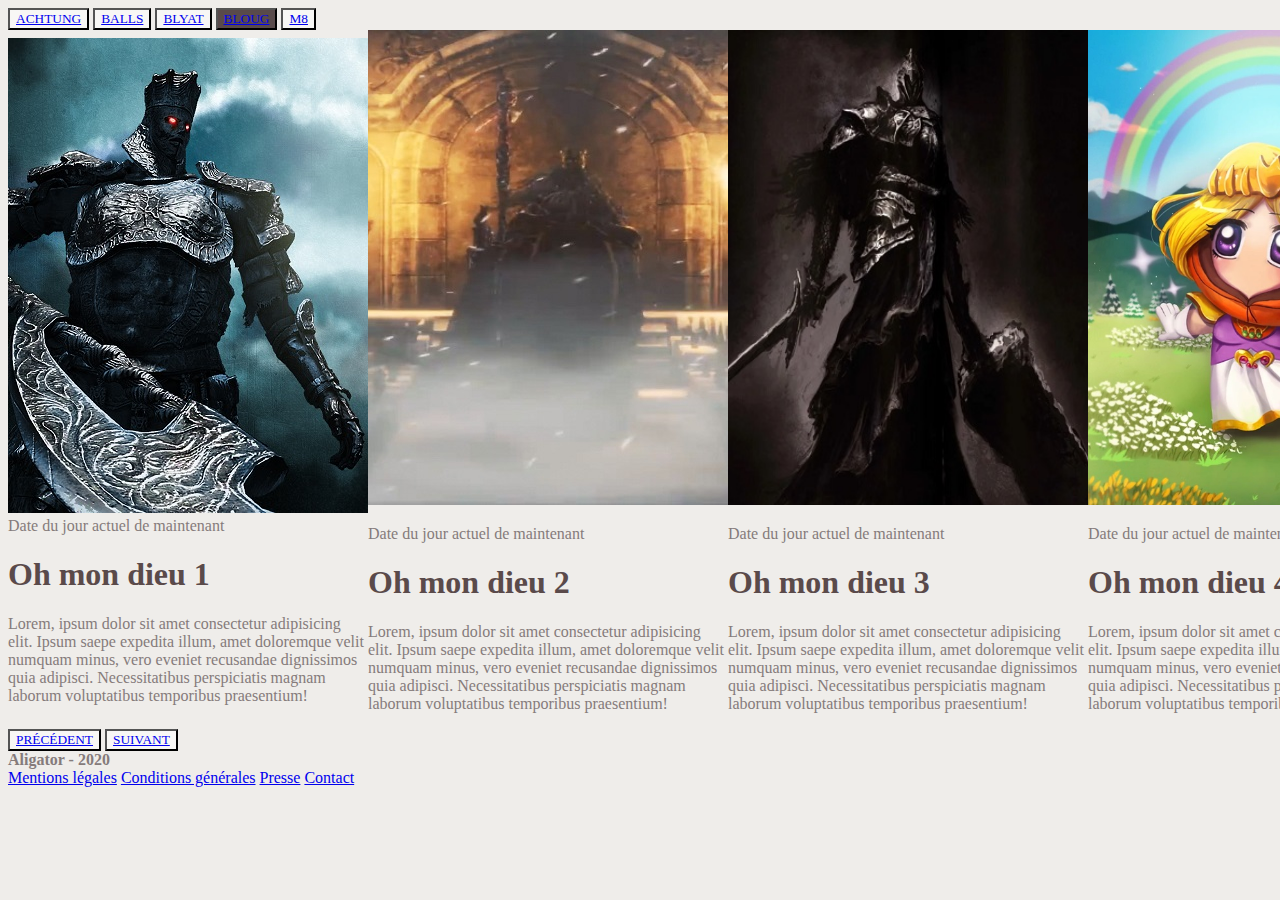
==== public/blog.html @ ff2adb43 "commit B" ====
<!DOCTYPE html>
<html>
<head>
    
    <meta charset='utf-8'>
    <meta http-equiv='X-UA-Compatible' content='IE=edge'>
    <title>C bô</title>
    <meta name='viewport' content='width=device-width, initial-scale=1'>
    <link rel='stylesheet' type='text/css' media='screen' href='../CSS/styles.css'>
    <script src='main.js'></script>
</head>
<body>
    <header>
        <nav class="menu">
            
                <button><a href="index.html">Achtung</a></button>
                <button><a href="index.html">Balls</a></button>
                <button><a href="index.html">Blyat</a></button>
                <button class="current"><a href="blog.html">Bloug</a></button>
                <button><a href="index.html">m8</a></button>

        
        </nav>

    </header>
    <main>
        <div class="container">
        
            <div class="carte">
                <div class="image"><img src="../images/Champ G.jpg" height="475px" width="360px" alt="A picture of Champion Gundyr"></div>
                <div class="texte"><p class="date">Date du jour actuel de maintenant</p>
                <h1 class="titre blog">Oh mon dieu 1</h1>
                <P>Lorem, ipsum dolor sit amet consectetur adipisicing elit. Ipsum saepe expedita illum, amet doloremque velit numquam minus, vero eveniet recusandae dignissimos quia adipisci. Necessitatibus perspiciatis magnam laborum voluptatibus temporibus praesentium!</P></div>
            </div>
            
            <div class="carte">
                <div class="image"><img src="../images/martyr logarius.jpg" height="475px" width="360px" alt="A picture of Martyr Logarius"></div>
                <div class="txt"><p class="date">Date du jour actuel de maintenant</p>
                <h1 class="titre blog">Oh mon dieu 2</h1>
                <P>Lorem, ipsum dolor sit amet consectetur adipisicing elit. Ipsum saepe expedita illum, amet doloremque velit numquam minus, vero eveniet recusandae dignissimos quia adipisci. Necessitatibus perspiciatis magnam laborum voluptatibus temporibus praesentium!</P></div>
            </div>
            
            <div class="carte">
                <div class="image"><img src="../images/Fume Knight.jpg" height="475px" width="360px" alt="A picture of Fume Knight"></div>
                <div class="txt"><p class="date">Date du jour actuel de maintenant</p>
                <h1 class="titre blog">Oh mon dieu 3</h1>
                <P>Lorem, ipsum dolor sit amet consectetur adipisicing elit. Ipsum saepe expedita illum, amet doloremque velit numquam minus, vero eveniet recusandae dignissimos quia adipisci. Necessitatibus perspiciatis magnam laborum voluptatibus temporibus praesentium!</P></div>
            </div>
            
            <div class="carte">
                <div class="image"><img src="../images/Princesse Kenny.jpg" height="475px" width="360px" alt="A picture of Princess Kenny"></div>
                <div class="txt"><p class="date">Date du jour actuel de maintenant</p>
                <h1 class="titre blog">Oh mon dieu 4</h1>
                <P>Lorem, ipsum dolor sit amet consectetur adipisicing elit. Ipsum saepe expedita illum, amet doloremque velit numquam minus, vero eveniet recusandae dignissimos quia adipisci. Necessitatibus perspiciatis magnam laborum voluptatibus temporibus praesentium!</P></div>
            </div>

        </div>

    
    <nav class="pagination">
        
            <button><a href="index.html" class="previous" >Précédent</a></button>
            <button><a href="fluff.html" class="next" >Suivant</a></button>
    </nav>
</main>
    <footer>
        <p><b>Aligator - 2020</b></p>
        <nav class="footer p">
            
                <a href="fluff.html">Mentions légales</a>
                <a href="fluff.html">Conditions générales</a>
                <a href="fluff.html">Presse</a>
                <a href="fluff.html">Contact</a>

            
        </nav>

    </footer>
</body>
</html>
---- CSS/styles.css ----
body {
    background-color: #EFEDEA;
}

menu {
    display: block;
    
    padding: 20px 12px;
    font-family: Cambria, Cochin, Georgia, Times, 'Times New Roman', serif;
    
    
}
button {
    font-family: Calibri;
    text-transform: uppercase;
    text-align: center;
    color: #594a4a;
    background-color: #f8f7f5;
}

.current {
    background-color: #594a4a;
    color: #f8f7f5;
    
}

.pagination {
    display: inline;
    font-family: Cambria, Cochin, Georgia, Times, 'Times New Roman', serif;
    background-color: #EFEDEA;

}

main {
    display: block;
}

footer p {
    display: inline;
    font-family: Cambria, Cochin, Georgia, Times, 'Times New Roman', serif;

}
footer, main, header {
    
    font-family: Cambria, Cochin, Georgia, Times, 'Times New Roman', serif;
}

h1 {
    color: #5a4a4a;
}

p {
    color: #857b7b;
}

.container {
    position: relative;
    display: flex;
    
    justify-content: space-between;
    align-items: center;
}

.container .carte .image {
    float: left;
}

.container .carte .txt {
    float: right;
    overflow: hidden
}
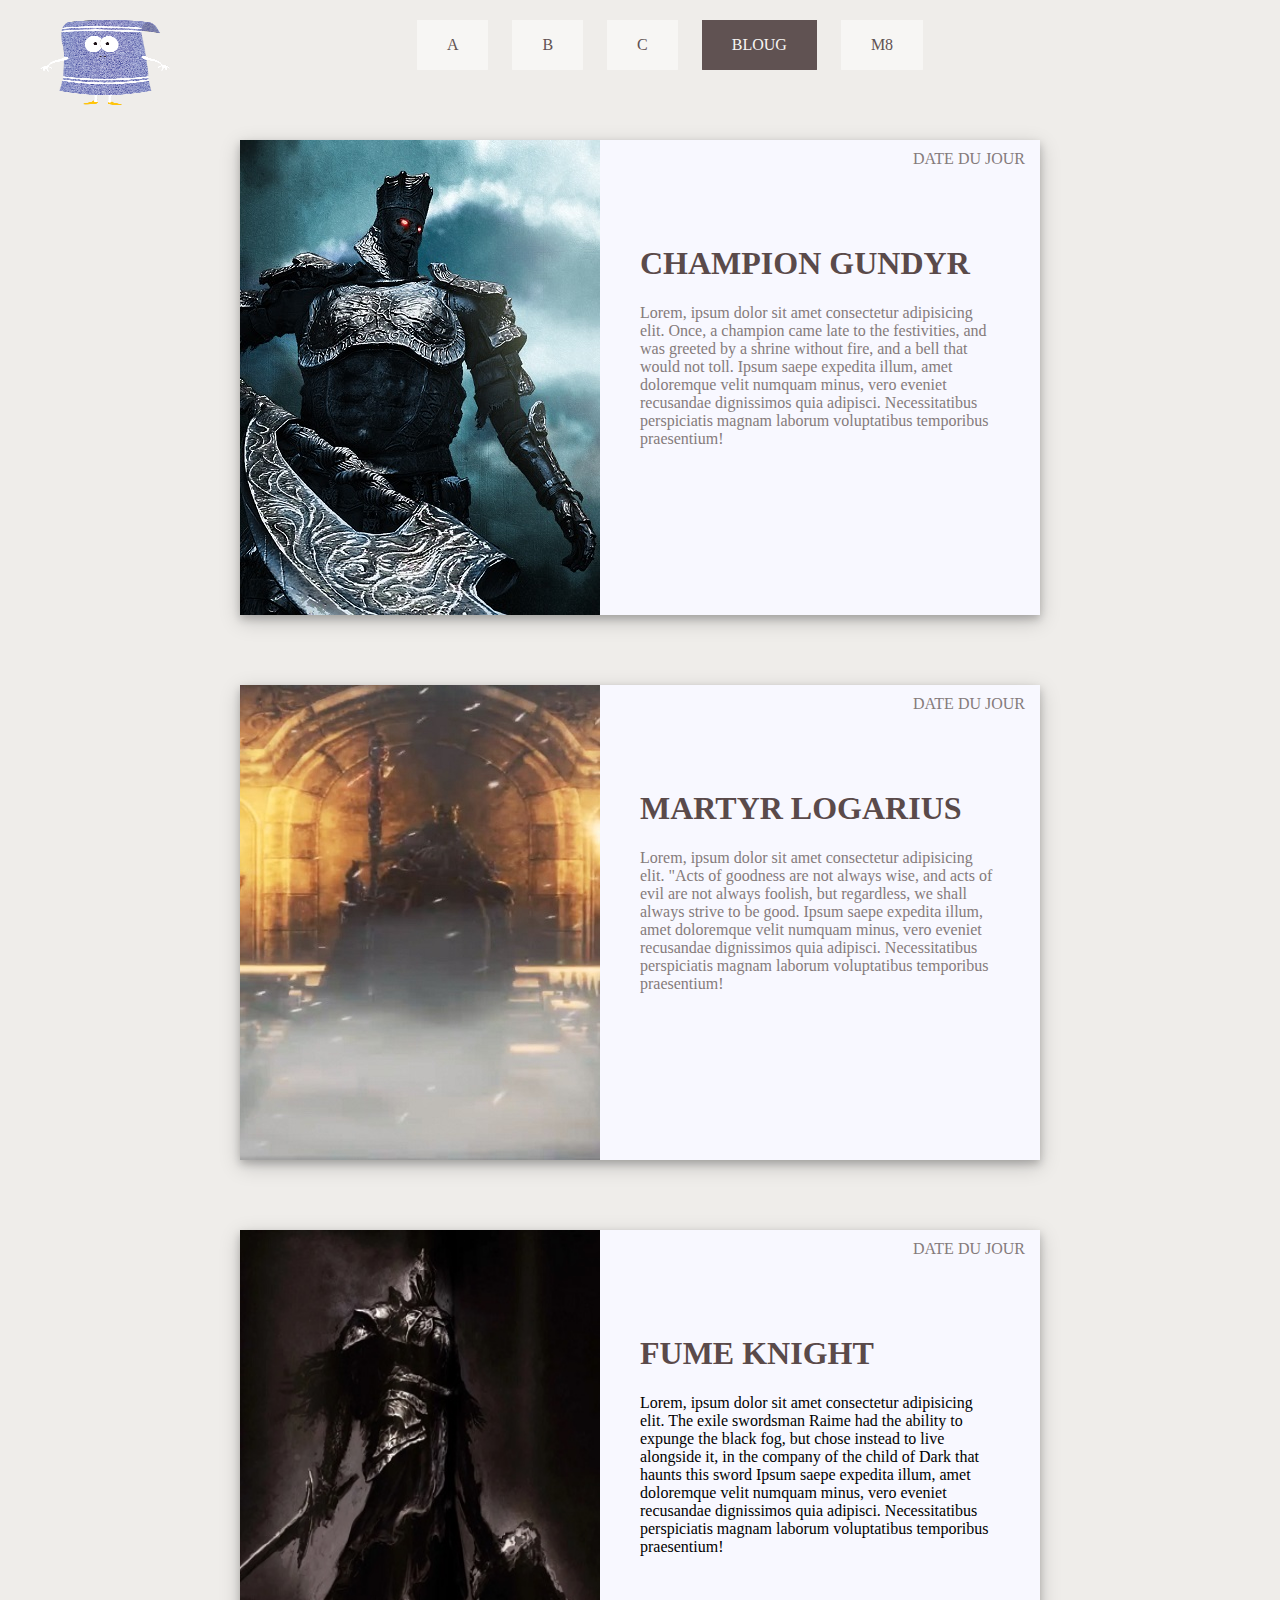
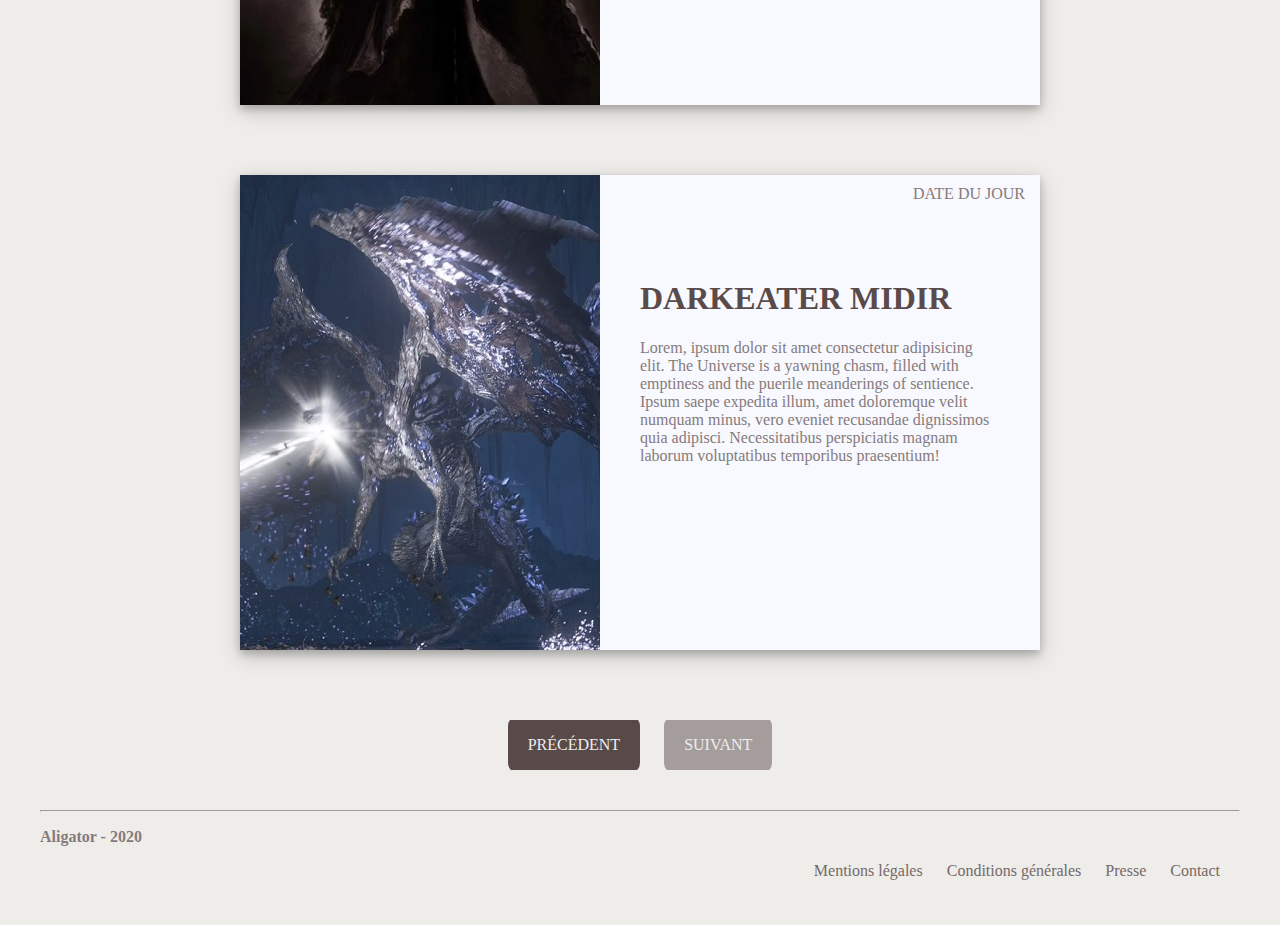
==== commit 46356709: "jouil" ====
--- a/public/blog.html
+++ b/public/blog.html
@@ -4,73 +4,105 @@
     
     <meta charset='utf-8'>
     <meta http-equiv='X-UA-Compatible' content='IE=edge'>
-    <title>C bô</title>
+    <title>C bof</title>
     <meta name='viewport' content='width=device-width, initial-scale=1'>
     <link rel='stylesheet' type='text/css' media='screen' href='../CSS/styles.css'>
     <script src='main.js'></script>
+
+    <!-- Global site tag (gtag.js) - Google Analytics -->
+<script async src="https://www.googletagmanager.com/gtag/js?id=UA-126478931-1"></script>
+<script>
+  window.dataLayer = window.dataLayer || [];
+  function gtag(){dataLayer.push(arguments);}
+  gtag('js', new Date());
+
+  gtag('config', 'UA-126478931-1');
+</script>
+
+<!-- Google Tag Manager -->
+<script>(function(w,d,s,l,i){w[l]=w[l]||[];w[l].push({'gtm.start':
+    new Date().getTime(),event:'gtm.js'});var f=d.getElementsByTagName(s)[0],
+    j=d.createElement(s),dl=l!='dataLayer'?'&l='+l:'';j.async=true;j.src=
+    'https://www.googletagmanager.com/gtm.js?id='+i+dl;f.parentNode.insertBefore(j,f);
+    })(window,document,'script','dataLayer','GTM-58KCLDC');</script>
+    <!-- End Google Tag Manager -->
 </head>
 <body>
+    <!-- Google Tag Manager (noscript) -->
+<noscript><iframe src="https://www.googletagmanager.com/ns.html?id=GTM-58KCLDC"
+    height="0" width="0" style="display:none;visibility:hidden"></iframe></noscript>
+    <!-- End Google Tag Manager (noscript) -->
+
     <header>
+        <!-- barre de navigation -->
+        <img class="serviette" src="../images/serviette.png" width="130px" height="85px">
         <nav class="menu">
             
-                <button><a href="index.html">Achtung</a></button>
-                <button><a href="index.html">Balls</a></button>
-                <button><a href="index.html">Blyat</a></button>
-                <button class="current"><a href="blog.html">Bloug</a></button>
-                <button><a href="index.html">m8</a></button>
+                <a href="fluff.html">A</a>
+                <a href="fluff.html">B</a>
+                <a href="fluff.html">C</a>
+                <a href="blog.html" class="current">Bloug</a>
+                <a href="fluff.html">m8</a>
 
         
         </nav>
 
     </header>
     <main>
+        <!-- Conteneur principal du contenu blog-->
         <div class="container">
         
             <div class="carte">
                 <div class="image"><img src="../images/Champ G.jpg" height="475px" width="360px" alt="A picture of Champion Gundyr"></div>
-                <div class="texte"><p class="date">Date du jour actuel de maintenant</p>
-                <h1 class="titre blog">Oh mon dieu 1</h1>
-                <P>Lorem, ipsum dolor sit amet consectetur adipisicing elit. Ipsum saepe expedita illum, amet doloremque velit numquam minus, vero eveniet recusandae dignissimos quia adipisci. Necessitatibus perspiciatis magnam laborum voluptatibus temporibus praesentium!</P></div>
+                <p class="date">Date du jour</p>
+            <div class="contenu">
+                <h1 class="titreblog">Champion Gundyr</h1>
+                <p class="paragraphe">Lorem, ipsum dolor sit amet consectetur adipisicing elit. Once, a champion came late to the festivities, and was greeted by a shrine without fire, and a bell that would not toll. Ipsum saepe expedita illum, amet doloremque velit numquam minus, vero eveniet recusandae dignissimos quia adipisci. Necessitatibus perspiciatis magnam laborum voluptatibus temporibus praesentium!</p></div>
             </div>
             
             <div class="carte">
                 <div class="image"><img src="../images/martyr logarius.jpg" height="475px" width="360px" alt="A picture of Martyr Logarius"></div>
-                <div class="txt"><p class="date">Date du jour actuel de maintenant</p>
-                <h1 class="titre blog">Oh mon dieu 2</h1>
-                <P>Lorem, ipsum dolor sit amet consectetur adipisicing elit. Ipsum saepe expedita illum, amet doloremque velit numquam minus, vero eveniet recusandae dignissimos quia adipisci. Necessitatibus perspiciatis magnam laborum voluptatibus temporibus praesentium!</P></div>
+                <p class="date">Date du jour</p>
+                <div class="contenu">
+                <h1 class="titreblog">Martyr Logarius</h1>
+                <p class="paragraphe">Lorem, ipsum dolor sit amet consectetur adipisicing elit. "Acts of goodness are not always wise, and acts of evil are not always foolish, but regardless, we shall always strive to be good. Ipsum saepe expedita illum, amet doloremque velit numquam minus, vero eveniet recusandae dignissimos quia adipisci. Necessitatibus perspiciatis magnam laborum voluptatibus temporibus praesentium!</p></div>
             </div>
             
             <div class="carte">
                 <div class="image"><img src="../images/Fume Knight.jpg" height="475px" width="360px" alt="A picture of Fume Knight"></div>
-                <div class="txt"><p class="date">Date du jour actuel de maintenant</p>
-                <h1 class="titre blog">Oh mon dieu 3</h1>
-                <P>Lorem, ipsum dolor sit amet consectetur adipisicing elit. Ipsum saepe expedita illum, amet doloremque velit numquam minus, vero eveniet recusandae dignissimos quia adipisci. Necessitatibus perspiciatis magnam laborum voluptatibus temporibus praesentium!</P></div>
+                <p class="date">Date du jour</p>
+                <div class="contenu">
+                <h1 class="titreblog">Fume Knight</h1>
+                <p class="paragraphe"></p>Lorem, ipsum dolor sit amet consectetur adipisicing elit. The exile swordsman Raime had the ability to expunge the black fog, but chose instead to live alongside it, in the company of the child of Dark that haunts this sword Ipsum saepe expedita illum, amet doloremque velit numquam minus, vero eveniet recusandae dignissimos quia adipisci. Necessitatibus perspiciatis magnam laborum voluptatibus temporibus praesentium!</p></div>
             </div>
             
             <div class="carte">
-                <div class="image"><img src="../images/Princesse Kenny.jpg" height="475px" width="360px" alt="A picture of Princess Kenny"></div>
-                <div class="txt"><p class="date">Date du jour actuel de maintenant</p>
-                <h1 class="titre blog">Oh mon dieu 4</h1>
-                <P>Lorem, ipsum dolor sit amet consectetur adipisicing elit. Ipsum saepe expedita illum, amet doloremque velit numquam minus, vero eveniet recusandae dignissimos quia adipisci. Necessitatibus perspiciatis magnam laborum voluptatibus temporibus praesentium!</P></div>
+                <div class="image"><img src="../images/DSQpFx5VoAEEKMp.jpg" height="475px" width="360px" alt="A picture of Darkeater Midir"></div>
+                <p class="date">Date du jour</p>
+                <div class="contenu">
+                <h1 class="titreblog">Darkeater Midir</h1>
+                <p class="paragraphe">Lorem, ipsum dolor sit amet consectetur adipisicing elit. The Universe is a yawning chasm, filled with emptiness and the puerile meanderings of sentience. Ipsum saepe expedita illum, amet doloremque velit numquam minus, vero eveniet recusandae dignissimos quia adipisci. Necessitatibus perspiciatis magnam laborum voluptatibus temporibus praesentium!</p></div>
             </div>
 
         </div>
 
-    
+    <!--Eléments prev / next-->
     <nav class="pagination">
         
-            <button><a href="index.html" class="previous" >Précédent</a></button>
-            <button><a href="fluff.html" class="next" >Suivant</a></button>
+            <a href="fluff.html" class="precedent">Précédent</a>
+            <a href="fluff.html" class="suivant">Suivant</a>
     </nav>
+    <hr>
 </main>
     <footer>
+        <!--Eléments de bas de page-->
         <p><b>Aligator - 2020</b></p>
-        <nav class="footer p">
+        <nav class="legal">
             
-                <a href="fluff.html">Mentions légales</a>
-                <a href="fluff.html">Conditions générales</a>
-                <a href="fluff.html">Presse</a>
-                <a href="fluff.html">Contact</a>
+                <a href="fluff.html" class="bas">Mentions légales</a>
+                <a href="fluff.html" class="bas">Conditions générales</a>
+                <a href="fluff.html" class="bas">Presse</a>
+                <a href="fluff.html" class="bas">Contact</a>
 
             
         </nav>
--- a/CSS/styles.css
+++ b/CSS/styles.css
@@ -1,71 +1,156 @@
 body {
     background-color: #EFEDEA;
 }
-
-menu {
+/*Navigation*/
+.menu {
     display: block;
-    
-    padding: 20px 12px;
+    margin-top: 20px;
     font-family: Cambria, Cochin, Georgia, Times, 'Times New Roman', serif;
-    
+    position: relative;
+    overflow: hidden;
+    text-align: center;
+    opacity: 0.95;
+    width: 1000px;
     
 }
-button {
+.serviette {
+    position: relative;
+    float: left;
+}
+
+
+a {
+    text-decoration: none;
+    color: #746968;
+}
+    
+.menu a {
+    
     font-family: Calibri;
     text-transform: uppercase;
-    text-align: center;
+    text-align: left;
+    vertical-align: middle;
+    line-height: 50px;
     color: #594a4a;
     background-color: #f8f7f5;
+    border-radius: 15px;
+    margin: 0 10px;
+    padding: 3%;
+    text-decoration: none;
+    
 }
-
-.current {
+/*lien actuel*/
+.menu a.current {
     background-color: #594a4a;
     color: #f8f7f5;
     
-}
+    }
 
-.pagination {
-    display: inline;
-    font-family: Cambria, Cochin, Georgia, Times, 'Times New Roman', serif;
-    background-color: #EFEDEA;
-
-}
+/*Contenu de la page*/
 
 main {
     display: block;
 }
 
-footer p {
-    display: inline;
-    font-family: Cambria, Cochin, Georgia, Times, 'Times New Roman', serif;
 
-}
 footer, main, header {
     
     font-family: Cambria, Cochin, Georgia, Times, 'Times New Roman', serif;
-}
+    }
 
-h1 {
-    color: #5a4a4a;
+
+
+
+body {
+    width: 1200px;
+    margin: 0px auto 0px auto;
 }
 
 p {
     color: #857b7b;
 }
-
-.container {
-    position: relative;
-    display: flex;
+.carte {
+    background: ghostwhite;
+    margin: 70px auto;
+    height: 475px;
+    width: 800px;
+    box-shadow: 0 4px 8px 0 rgba(0, 0, 0, 0.2), 0 6px 20px 0 rgba(0, 0, 0, 0.19);
+   
+}
+.image {
+    float: left;
     
-    justify-content: space-between;
-    align-items: center;
 }
 
-.container .carte .image {
-    float: left;
+.titreblog{
+    color: #5a4a4a;
+    text-transform: uppercase;
+    
 }
 
-.container .carte .txt {
+.contenu {
+    padding: 5%;
+    overflow: auto;
+   
+}
+    
+
+.date {
+    text-align: right;
+    padding-right: 15px;
+    padding-top: 10px;
+    text-transform: uppercase;
+}
+/*Elements de pagination*/
+
+.pagination {
+    
+    font-family: Cambria, Cochin, Georgia, Times, 'Times New Roman', serif;
+    background-color: #EFEDEA;
+    text-align: center;
+    margin: 10px 10px;
+    display: block;
+
+    position: relative;
+    overflow: hidden;
+    
+    
+    outline: none;
+    }
+.pagination a {
+    margin: 0 10px;
+    width: 120px;
+    padding: 20px;
+    text-align: left;
+    vertical-align: middle;
+    line-height: 50px;
+    text-transform: uppercase;
+    border-radius: 10px;
+    
+
+}
+    
+.precedent {
+    background-color:  #594a4a;
+    color: #edecec;
+}
+
+
+    
+.suivant {
+    background-color: #a59d9b;
+    color: #edecec;
+    }
+hr {
+    margin-top: 40px;
+}
+/*Elements du footer */
+.legal {
+    display: inline;
     float: right;
-    overflow: hidden
-}+    font-family: Cambria, Cochin, Georgia, Times, 'Times New Roman', serif;
+    margin-bottom: 45px;
+    }
+.bas {
+    margin: 10px 20px 30px auto;
+}
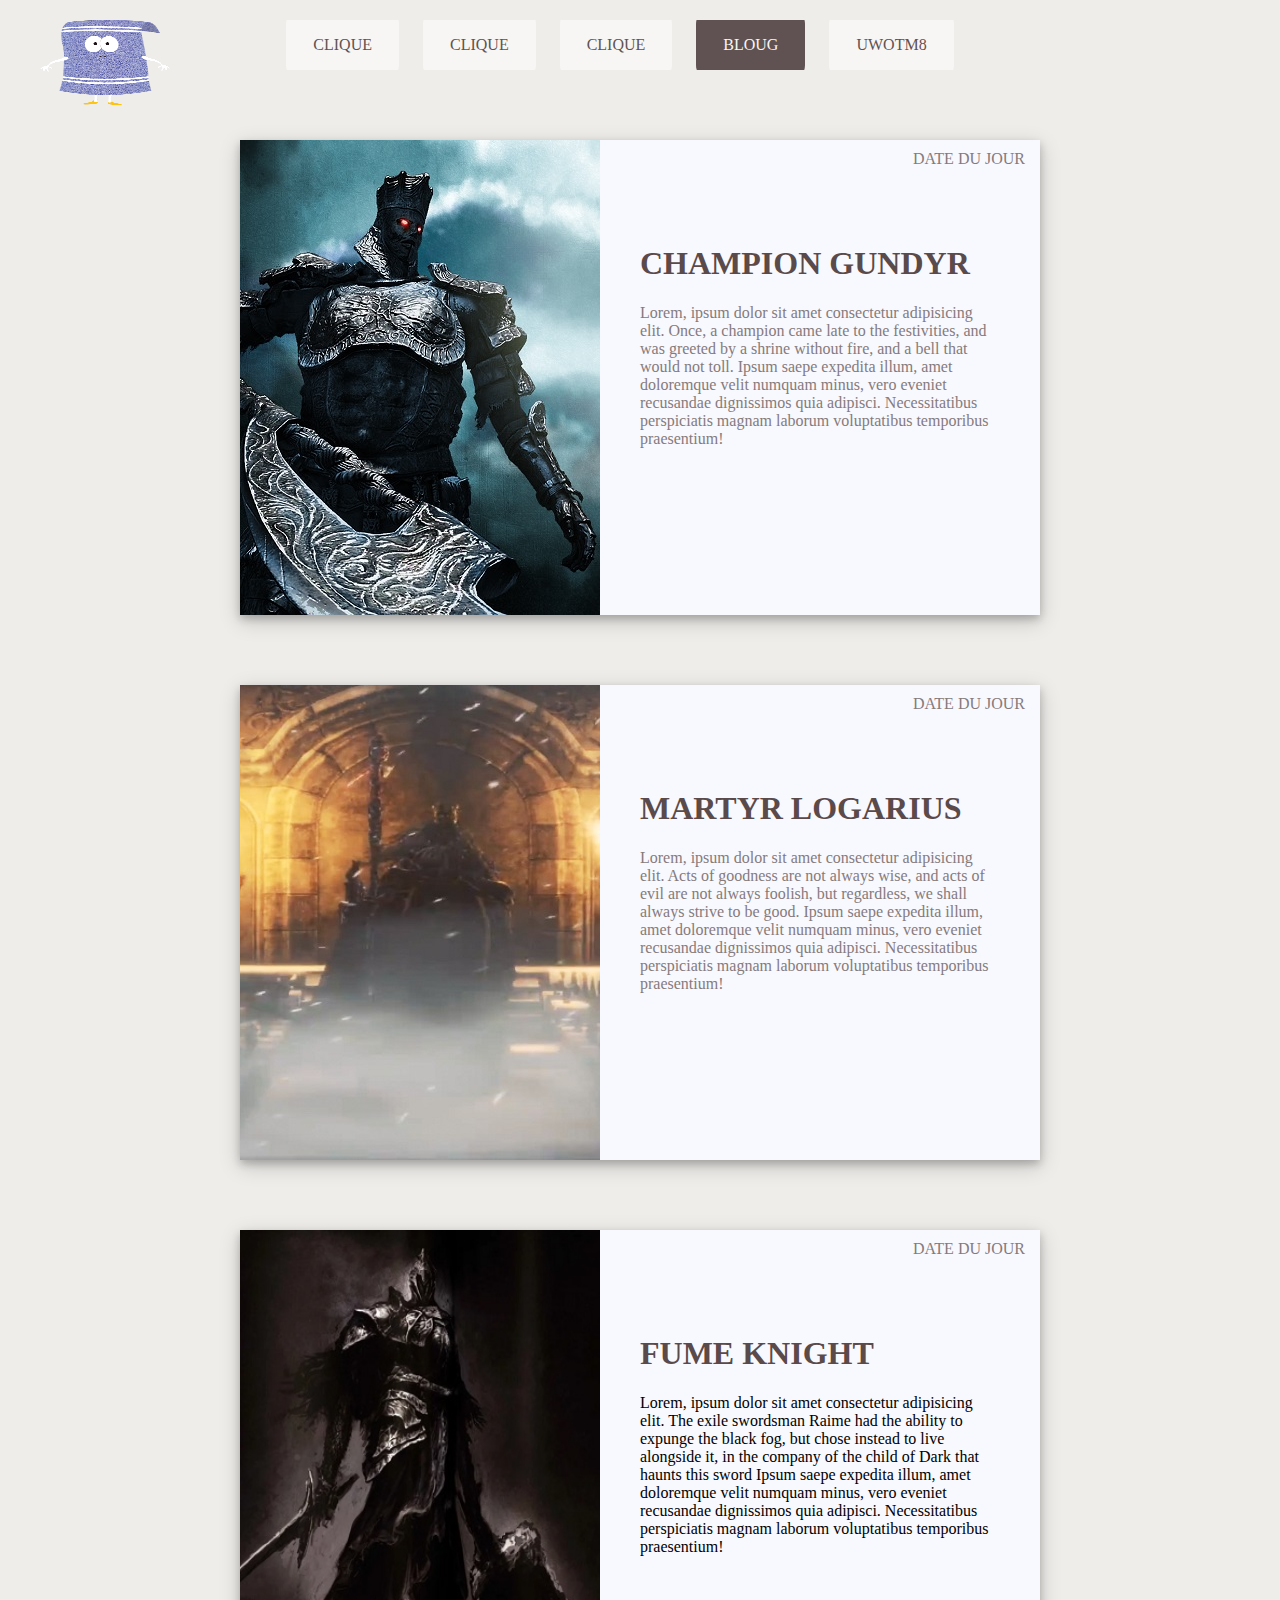
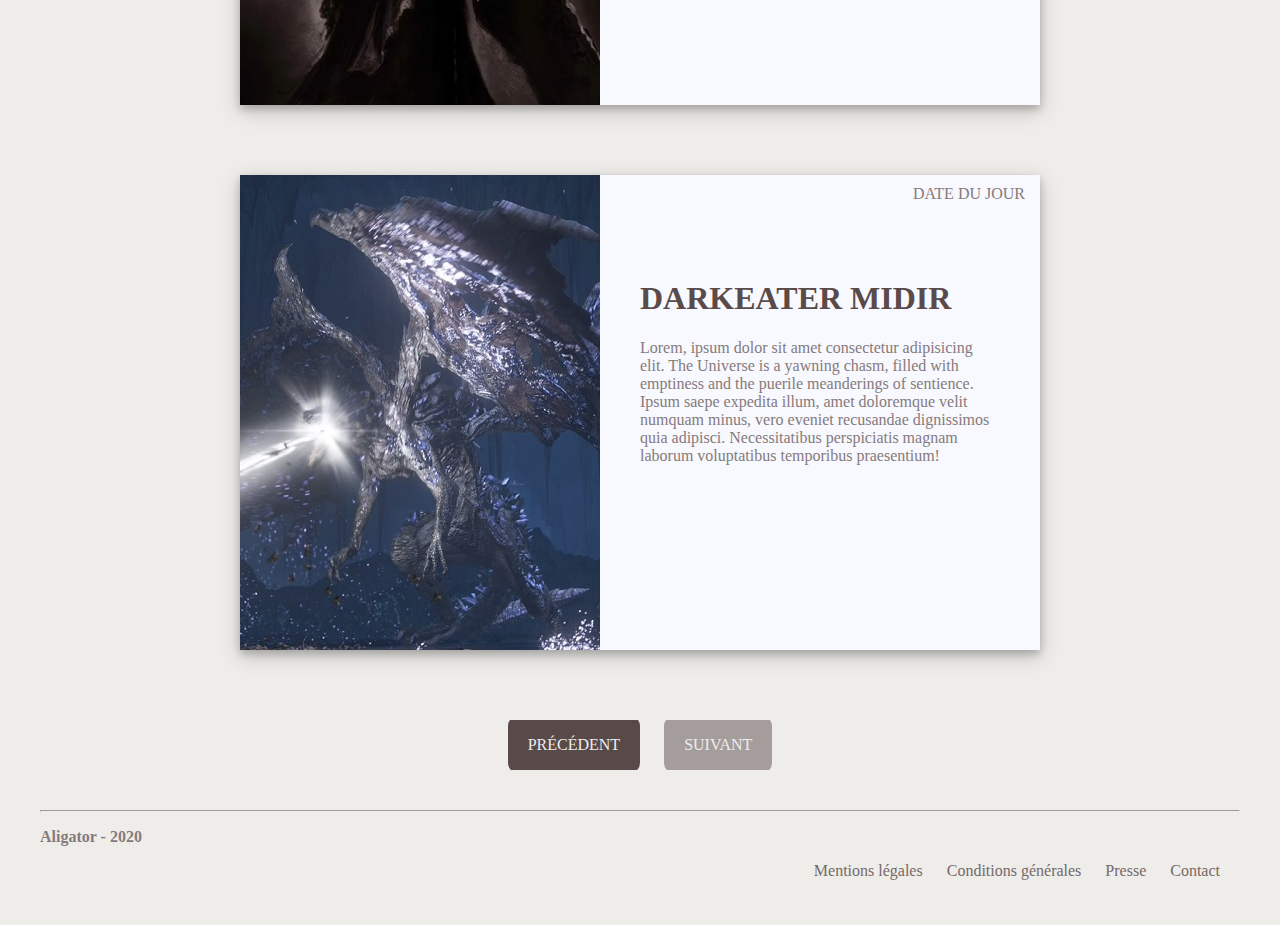
==== commit 0cac204d: "blyat" ====
--- a/public/blog.html
+++ b/public/blog.html
@@ -38,11 +38,11 @@
         <img class="serviette" src="../images/serviette.png" width="130px" height="85px">
         <nav class="menu">
             
-                <a href="fluff.html">A</a>
-                <a href="fluff.html">B</a>
-                <a href="fluff.html">C</a>
+                <a href="fluff.html">Clique</a>
+                <a href="fluff.html">Clique</a>
+                <a href="fluff.html">Clique</a>
                 <a href="blog.html" class="current">Bloug</a>
-                <a href="fluff.html">m8</a>
+                <a href="fluff.html">uwotm8</a>
 
         
         </nav>
@@ -65,7 +65,7 @@
                 <p class="date">Date du jour</p>
                 <div class="contenu">
                 <h1 class="titreblog">Martyr Logarius</h1>
-                <p class="paragraphe">Lorem, ipsum dolor sit amet consectetur adipisicing elit. "Acts of goodness are not always wise, and acts of evil are not always foolish, but regardless, we shall always strive to be good. Ipsum saepe expedita illum, amet doloremque velit numquam minus, vero eveniet recusandae dignissimos quia adipisci. Necessitatibus perspiciatis magnam laborum voluptatibus temporibus praesentium!</p></div>
+                <p class="paragraphe">Lorem, ipsum dolor sit amet consectetur adipisicing elit. Acts of goodness are not always wise, and acts of evil are not always foolish, but regardless, we shall always strive to be good. Ipsum saepe expedita illum, amet doloremque velit numquam minus, vero eveniet recusandae dignissimos quia adipisci. Necessitatibus perspiciatis magnam laborum voluptatibus temporibus praesentium!</p></div>
             </div>
             
             <div class="carte">
--- a/CSS/styles.css
+++ b/CSS/styles.css
@@ -10,7 +10,7 @@
     overflow: hidden;
     text-align: center;
     opacity: 0.95;
-    width: 1000px;
+    width: 900px;
     
 }
 .serviette {
